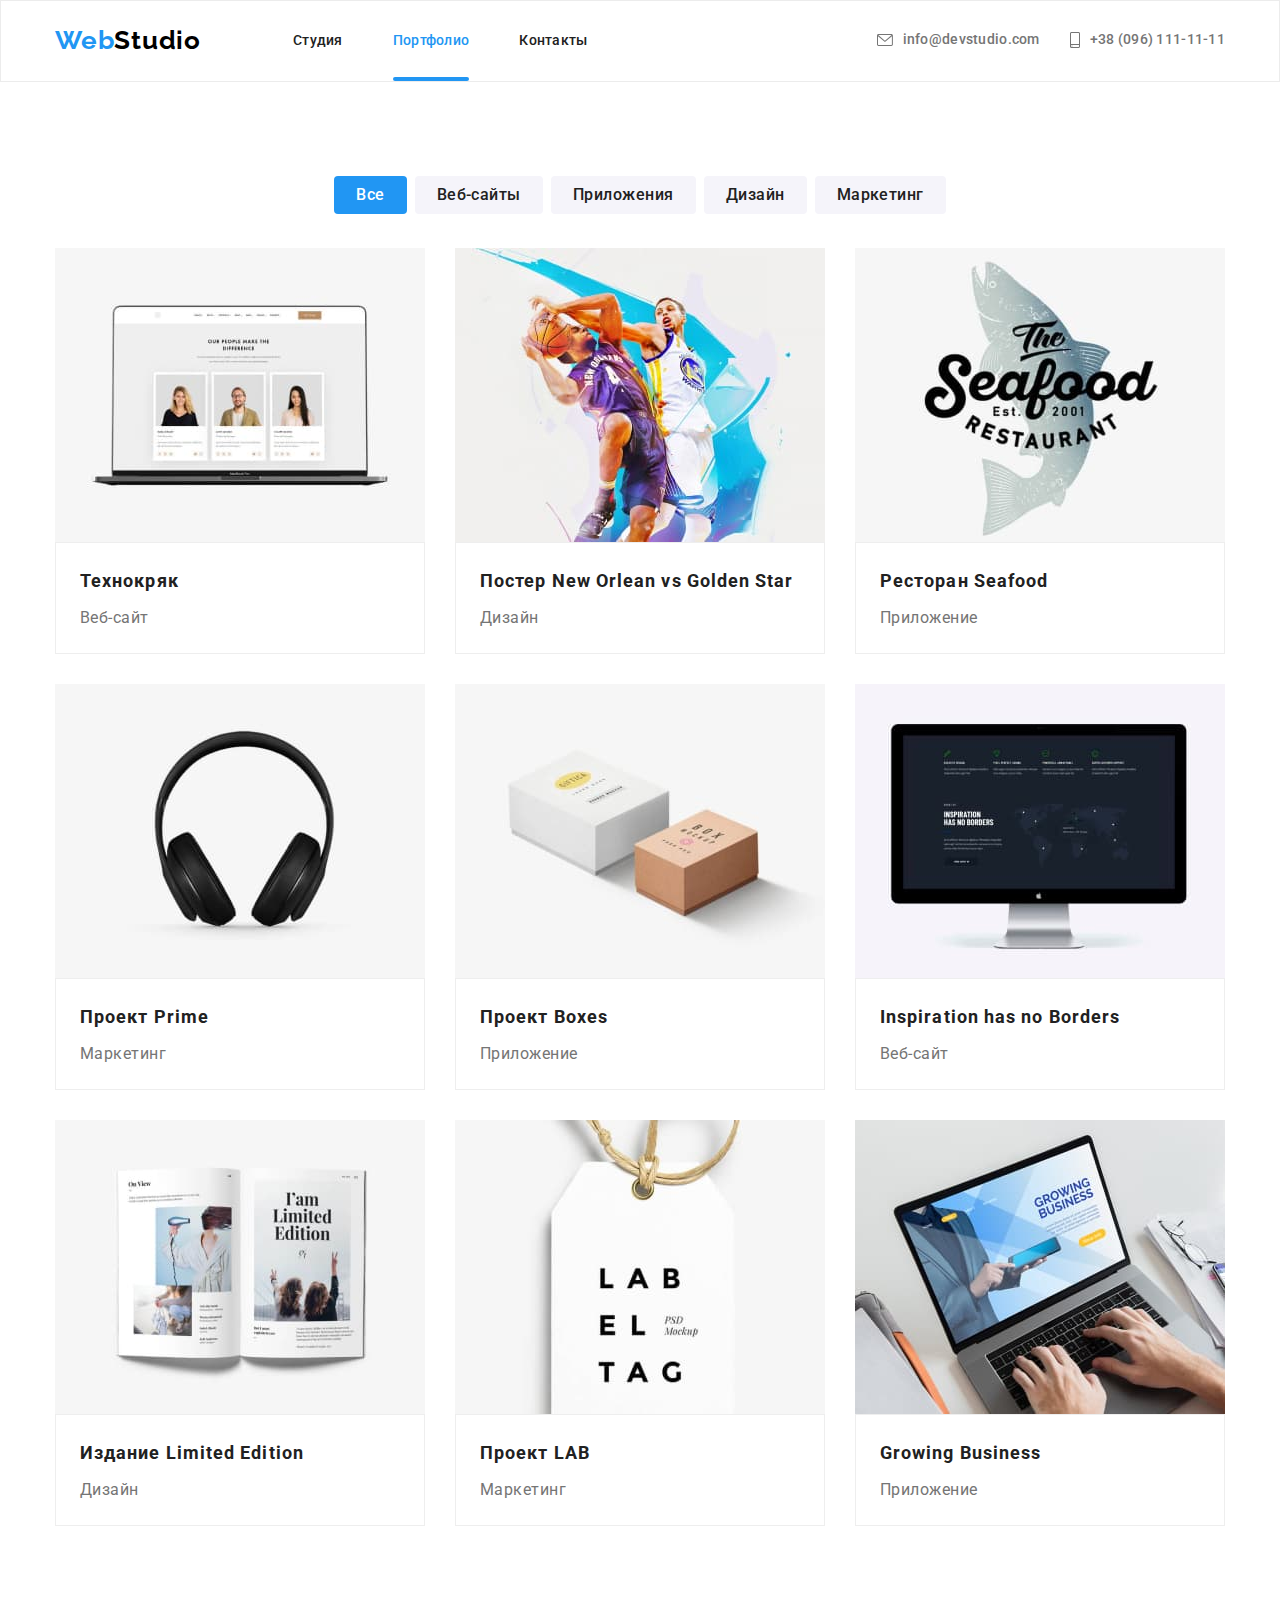
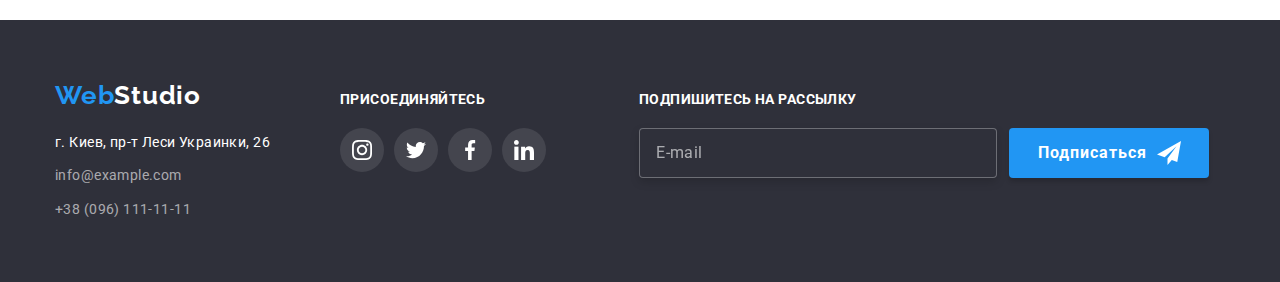
==== portfolio.html @ 2bd58367 "Add files via upload" ====
<!DOCTYPE html>
<html lang="ru">
  <head>
    <meta charset="UTF-8" />
    <meta http-equiv="X-UA-Compatible" content="IE=edge" />
    <meta name="viewport" content="width=device-width, initial-scale=1.0" />
    <title>Портфолио</title>
    <link rel="preconnect" href="https://fonts.gstatic.com" />
    <link
      href="https://fonts.googleapis.com/css2?family=Raleway:wght@700&family=Roboto:wght@400;500;700;900&display=swap"
      rel="stylesheet"
    />
    <link
      rel="stylesheet"
      href="https://cdnjs.cloudflare.com/ajax/libs/modern-normalize/1.1.0/modern-normalize.min.css
"
    />
    <link rel="stylesheet" href="./css/styles.css" />
  </head>
  <body>
    <!--Header-->
    <header class="header">
      <div class="container header-container">
        <nav class="navigation">
          <a class="logo-link" href="./index.html"
            ><span class="logo-web">Web</span
            ><span class="logo-studio">Studio</span></a
          >
          <ul class="site-nav list">
            <li class="nav-item">
              <a class="nav-link link" href="./index.html">Студия</a>
            </li>
            <li class="nav-item">
              <a class="nav-link link current" href="./portfolio.html"
                >Портфолио</a
              >
            </li>
            <li class="nav-item">
              <a class="nav-link link" href="#">Контакты</a>
            </li>
          </ul>
        </nav>

        <ul class="contacts list">
          <li class="contact-header">
            <a class="contact-link" href="mailto:info@devstudio.com">
              <svg class="icon-envelope" width="16" height="12">
                <use href="./images/sprite.svg#icon-envelope"></use>
              </svg>
              info@devstudio.com
            </a>
          </li>
          <li class="contact-header">
            <a class="contact-link" href="tel:+380961111111">
              <svg class="icon-smartphone" width="10" height="16">
                <use href="./images/sprite.svg#icon-smartphone"></use>
              </svg>
              +38 (096) 111-11-11</a
            >
          </li>
        </ul>
      </div>
    </header>

    <!--Main-->
    <main>
      <!--Developments-->
      <section class="development-catalog">
        <div class="container catalog">
          <h2 class="visually-hidden">Наши разработки</h2>
          <ul class="catalog-nav">
            <li class="item">
              <button class="nav-btn current" type="button">Все</button>
            </li>
            <li class="item">
              <button class="nav-btn" type="button">Веб-сайты</button>
            </li>
            <li class="item">
              <button class="nav-btn" type="button">Приложения</button>
            </li>
            <li class="item">
              <button class="nav-btn" type="button">Дизайн</button>
            </li>
            <li class="item">
              <button class="nav-btn" type="button">Маркетинг</button>
            </li>
          </ul>
          <ul class="development list">
            <li class="development-item">
              <a class="development-link" href="#">
                <div class="development-image">
                  <img
                    src="./images/portfolio/technocryk.jpg"
                    alt="изображение веб-сайта на экране"
                    width="370"
                    height="294"
                  />
                  <p class="overlay">
                    Технокряк это современная площадка распространения
                    коронавируса. Компании используют эту платформу для
                    цифрового шпионажа и атак на защищённые сервера конкурентов.
                  </p>
                </div>

                <div class="developments">
                  <h3 class="development-name">Технокряк</h3>
                  <p class="development-section">Веб-сайт</p>
                </div>
              </a>
            </li>
            <li class="development-item">
              <a class="development-link" href="#">
                <div class="development-image">
                  <img
                    src="./images/portfolio/poster.jpg"
                    alt="изображение двух баскетболистов на постере"
                    width="370"
                    height="294"
                  />
                  <p class="overlay">
                    Технокряк это современная площадка распространения
                    коронавируса. Компании используют эту платформу для
                    цифрового шпионажа и атак на защищённые сервера конкурентов.
                  </p>
                </div>

                <div class="developments">
                  <h3 class="development-name">
                    Постер New Orlean vs Golden Star
                  </h3>
                  <p class="development-section">Дизайн</p>
                </div>
              </a>
            </li>
            <li class="development-item">
              <a class="development-link" href="#">
                <div class="development-image">
                  <img
                    src="./images/portfolio/restaurantseafood.jpg"
                    alt="изображение рыбы на фоне логотипа ресторана"
                    width="370"
                    height="294"
                  />
                  <p class="overlay">
                    Технокряк это современная площадка распространения
                    коронавируса. Компании используют эту платформу для
                    цифрового шпионажа и атак на защищённые сервера конкурентов.
                  </p>
                </div>

                <div class="developments">
                  <h3 class="development-name">Ресторан Seafood</h3>
                  <p class="development-section">Приложение</p>
                </div>
              </a>
            </li>
            <li class="development-item">
              <a class="development-link" href="#">
                <div class="development-image">
                  <img
                    src="./images/portfolio/projectprime.jpg"
                    alt="изображение наушников"
                    width="370"
                    height="294"
                  />
                  <p class="overlay">
                    Технокряк это современная площадка распространения
                    коронавируса. Компании используют эту платформу для
                    цифрового шпионажа и атак на защищённые сервера конкурентов.
                  </p>
                </div>

                <div class="developments">
                  <h3 class="development-name">Проект Prime</h3>
                  <p class="development-section">Маркетинг</p>
                </div>
              </a>
            </li>
            <li class="development-item">
              <a class="development-link" href="#">
                <div class="development-image">
                  <img
                    src="./images/portfolio/projectboxes.jpg"
                    alt="избражение две коробки"
                    width="370"
                    height="294"
                  />
                  <p class="overlay">
                    Технокряк это современная площадка распространения
                    коронавируса. Компании используют эту платформу для
                    цифрового шпионажа и атак на защищённые сервера конкурентов.
                  </p>
                </div>

                <div class="developments">
                  <h3 class="development-name">Проект Boxes</h3>
                  <p class="development-section">Приложение</p>
                </div>
              </a>
            </li>
            <li class="development-item">
              <a class="development-link" href="#">
                <div class="development-image">
                  <img
                    src="./images/portfolio/inspirationhasnoborders.jpg"
                    alt="изображение веб-сайта на экране"
                    width="370"
                    height="294"
                  />
                  <p class="overlay">
                    Технокряк это современная площадка распространения
                    коронавируса. Компании используют эту платформу для
                    цифрового шпионажа и атак на защищённые сервера конкурентов.
                  </p>
                </div>

                <div class="developments">
                  <h3 class="development-name" lang="en">
                    Inspiration has no Borders
                  </h3>
                  <p class="development-section">Веб-сайт</p>
                </div>
              </a>
            </li>
            <li class="development-item">
              <a class="development-link" href="#">
                <div class="development-image">
                  <img
                    src="./images/portfolio/editionlimitededition.jpg"
                    alt="открытый журнал"
                    width="370"
                    height="294"
                  />
                  <p class="overlay">
                    Технокряк это современная площадка распространения
                    коронавируса. Компании используют эту платформу для
                    цифрового шпионажа и атак на защищённые сервера конкурентов.
                  </p>
                </div>

                <div class="developments">
                  <h3 class="development-name">Издание Limited Edition</h3>
                  <p class="development-section">Дизайн</p>
                </div>
              </a>
            </li>
            <li class="development-item">
              <a class="development-link" href="#">
                <div class="development-image">
                  <img
                    src="./images/portfolio/projectlab.jpg"
                    alt="изображение бирка"
                    width="370"
                    height="294"
                  />
                  <p class="overlay">
                    Технокряк это современная площадка распространения
                    коронавируса. Компании используют эту платформу для
                    цифрового шпионажа и атак на защищённые сервера конкурентов.
                  </p>
                </div>

                <div class="developments">
                  <h3 class="development-name">Проект LAB</h3>
                  <p class="development-section">Маркетинг</p>
                </div>
              </a>
            </li>
            <li class="development-item">
              <a class="development-link" href="#">
                <div class="development-image">
                  <img
                    src="./images/portfolio/growingbusiness.jpg"
                    alt="изображение веб-сайта на экране"
                    width="370"
                    height="294"
                  />
                  <p class="overlay">
                    Технокряк это современная площадка распространения
                    коронавируса. Компании используют эту платформу для
                    цифрового шпионажа и атак на защищённые сервера конкурентов.
                  </p>
                </div>

                <div class="developments">
                  <h3 class="development-name" lang="en">Growing Business</h3>
                  <p class="development-section">Приложение</p>
                </div>
              </a>
            </li>
          </ul>
        </div>
      </section>

      <!--Footer-->
      <footer class="contacts-company">
        <div class="container footer-container">
          <div class="contacts-footer">
            <a class="logo-link footer-logo" href="./index.html"
              ><span class="logo-web">Web</span
              ><span class="studio-logo">Studio</span></a
            >
            <address class="address-company">
              г. Киев, пр-т Леси Украинки, 26
            </address>
            <ul class="contacts list address">
              <li class="company-link-mail">
                <a class="company-link" href="mailto:info@example.com"
                  >info@example.com</a
                >
              </li>
              <li>
                <a class="company-link" href="tel:+380961111111">
                  +38 (096) 111-11-11</a
                >
              </li>
            </ul>
          </div>

          <div class="links-footer">
            <p class="join">присоединяйтесь</p>
            <ul class="footer-list list">
              <li class="footer-link-item">
                <a href="#" class="link-item">
                  <svg class="footer-icon">
                    <use href="./images/sprite.svg#icon-instagram"></use>
                  </svg>
                </a>
              </li>
              <li class="footer-link-item">
                <a href="#" class="link-item">
                  <svg class="footer-icon">
                    <use href="./images/sprite.svg#icon-twitter"></use>
                  </svg>
                </a>
              </li>
              <li class="footer-link-item">
                <a href="#" class="link-item">
                  <svg class="footer-icon">
                    <use href="./images/sprite.svg#icon-facebook"></use>
                  </svg>
                </a>
              </li>
              <li class="footer-link-item">
                <a href="#" class="link-item">
                  <svg class="footer-icon">
                    <use href="./images/sprite.svg#icon-linkedin"></use>
                  </svg>
                </a>
              </li>
            </ul>
          </div>
          <div class="subscribe-to-newsletter">
            <p class="footer-form-text">Подпишитесь на рассылку</p>
            <form action="#" class="footer-form">
              <label>
                <input
                  type="email"
                  class="form-email"
                  name="footer-email"
                  placeholder="E-mail"
                  title="your@mail.com"
                  required
                />
              </label>
              <button type="submit" class="footer-btn">
                Подписаться
                <svg class="footer-icon-btn" width="24" height="24">
                  <use href="./images/sprite.svg#icon-icon-send"></use>
                </svg>
              </button>
            </form>
          </div>
        </div>
      </footer>
    </main>
  </body>
</html>
---- css/styles.css ----
:root {
  --main-font: "Roboto", sans-serif;
  --secondary-font: "Raleway", sans-serif;
  --accent-color: #2196f3;
  --main-color: #212121;
  --secondary-color: #757575;
}

h1,
h2,
h3,
h4,
h5,
h6,
p {
  margin-top: 0;
  margin-bottom: 0;
}

ul,
ol {
  margin-top: 0;
  margin-bottom: 0;
  padding-left: 0;
}

img {
  display: block;
}

body {
  font-family: var(--main-font);
  font-weight: 400;
  color: var(--main-color);
}

.link,
.contact-link,
.logo-link {
  text-decoration: none;
}

.list {
  list-style: none;
  padding: 0;
  margin: 0;
}

.container {
  width: 1200px;
  padding-left: 15px;
  padding-right: 15px;
  margin-left: auto;
  margin-right: auto;
}

.visually-hidden {
  position: absolute !important;
  clip: rect(1px 1px 1px 1px); /* IE6, IE7 */
  clip: rect(1px, 1px, 1px, 1px);
  padding: 0 !important;
  border: 0 !important;
  height: 1px !important;
  width: 1px !important;
  overflow: hidden;
}

/* ========== HEADER ============*/

.header {
  background: #ffffff;
  padding-top: 24px;
  padding-bottom: 25px;
  border: 1px solid #ececec;
}

.header-container {
  display: flex;
  align-items: center;
  justify-content: space-between;
}

.navigation {
  display: flex;
  align-items: center;
}

.site-nav {
  display: flex;
  align-items: center;
}

.contacts {
  display: flex;
  align-items: center;
}

.logo-link {
  margin-right: 92px;
}

.nav-item:not(:last-child) {
  margin-right: 50px;
}

.logo-web {
  color: var(--accent-color);
  font-family: var(--secondary-font);
  font-weight: 700;
  font-size: 26px;
  line-height: 1.19;
  letter-spacing: 0.03em;
}

.logo-studio {
  color: #000000;
  font-family: var(--secondary-font);
  font-weight: 700;
  font-size: 26px;
  line-height: 1.19;
  letter-spacing: 0.03em;
}

.nav-link {
  position: relative;
  font-weight: 500;
  font-size: 14px;
  line-height: 1.14;
  letter-spacing: 0.02em;
  color: var(--main-color);
  transition-duration: 250ms;
  transition-timing-function: cubic-bezier(0.4, 0, 0.2, 1);
}

.nav-link:hover,
.nav-link:focus {
  color: var(--accent-color);
}
.nav-link.current {
  color: var(--accent-color);
}

.nav-link.current::after {
  position: absolute;
  content: "";
  width: 100%;
  height: 4px;
  border-radius: 2px;
  background-color: var(--accent-color);
  display: block;
  bottom: -33px;
}

.contact-link {
  display: flex;
  align-items: center;
  font-weight: 500;
  font-size: 14px;
  line-height: 1.14;
  letter-spacing: 0.02em;
  color: var(--secondary-color);
  transition-duration: 250ms;
  transition-timing-function: cubic-bezier(0.4, 0, 0.2, 1);
}

.contact-link:hover,
.contact-link:focus {
  color: var(--accent-color);
}

.contact-header {
  margin-right: 30px;
}

.contact-header:last-child {
  margin-right: 0;
}

.icon-envelope {
  margin-right: 10px;
  fill: currentColor;
}

.icon-smartphone {
  margin-right: 10px;
  fill: currentColor;
}

/* ============ END HEADER ===============*/

/* ============ HERO SECTION ============ */
.hero {
  background-image: linear-gradient(
      rgba(47, 48, 58, 0.4),
      rgba(47, 48, 58, 0.4)
    ),
    url("../images/hero/bg.jpg");
  background-size: 1600px;
  background-repeat: no-repeat;
  background-position: center;
  text-align: center;
}

.hero-page {
  padding-bottom: 200px;
  padding-top: 200px;
}

.hero-title {
  font-weight: 900;
  font-size: 44px;
  line-height: 1.36;
  letter-spacing: 0.06em;
  text-transform: uppercase;
  color: #ffffff;
  margin-bottom: 30px;
}

.modal-btn {
  font-family: inherit;
  background: var(--accent-color);
  font-weight: 700;
  font-size: 16px;
  line-height: 1.87;
  display: flex;
  align-items: center;
  letter-spacing: 0.06em;
  color: #ffffff;
  cursor: pointer;
  border-radius: 4px;
  border: none;
  padding: 10px 32px;
  text-align: center;
  margin-left: auto;
  margin-right: auto;
  transition-duration: 250ms;
  transition-timing-function: cubic-bezier(0.4, 0, 0.2, 1);
}

.modal-btn:hover,
.modal-btn:focus {
  background: #188ce8;
}

/* ============== END HERO SECTION============== */

/* ============== FEATURES =============== */
.features {
  background: #ffffff;
}

.features-container {
  display: flex;
  align-items: center;
}

.feature-list {
  list-style: none;
  display: flex;
  align-items: center;
  justify-content: space-between;
  padding-top: 94px;
  padding-bottom: 94px;
}

.feature-item {
  margin-right: 30px;
}

.feature-item:last-child {
  margin-right: 0;
}

.title {
  font-weight: 700;
  font-size: 14px;
  line-height: 1.14;
  letter-spacing: 0.03em;
  text-transform: uppercase;
  color: var(--main-color);
  margin-top: 0;
  margin-bottom: 10px;
}

.feature-text {
  font-size: 14px;
  line-height: 1.71;
  letter-spacing: 0.03em;
  color: var(--secondary-color);
  margin-top: 0;
}

.features-icon {
  display: flex;
  justify-content: center;
  align-items: center;
  width: 270px;
  height: 120px;
  background: #f5f4fa;
  border-radius: 4px;
  margin-bottom: 30px;
}

.icon-item {
  width: 70px;
  height: 70px;
}

/* ============ END FEATURES ===============  */

/* ============ PROJECTS COMPANY ============ */
.projects {
  background: #ffffff;
}

.project-container {
  padding-bottom: 94px;
}
.project-title {
  font-weight: 700;
  font-size: 36px;
  line-height: 1.16;
  text-align: center;
  letter-spacing: 0.03em;
  color: var(--main-color);
  margin-top: 0;
  margin-bottom: 50px;
}

.project.list {
  display: flex;
  align-items: center;
  justify-content: space-between;
}

.project-item {
  width: 370px;
  height: 294px;
  margin-right: 30px;
}

.project-item:last-child {
  margin-right: 0;
}

.project-foto {
  position: relative;
}

.project-overlay {
  position: absolute;
  bottom: 0;
  left: 0;
  width: 100%;
  height: 70px;
  background: rgba(47, 48, 58, 0.8);
  font-weight: 700;
  font-size: 14px;
  line-height: 1.14;
  text-align: center;
  letter-spacing: 0.03em;
  text-transform: uppercase;
  color: #ffffff;
  padding-top: 27px;
}

/* ============ END PROJECTS COMPANY ============== */

/* ============ TEAM COMPANY =============  */

.team-company {
  background: #f5f4fa;
}
.people {
  padding-top: 94px;
  padding-bottom: 94px;
}

.section-title {
  font-weight: 700;
  font-size: 36px;
  line-height: 1.16;
  text-align: center;
  letter-spacing: 0.03em;
  color: var(--main-color);
  margin-bottom: 50px;
}

.team {
  display: flex;
  align-items: center;
  justify-content: space-between;
}

.team-item {
  width: 270px;
  height: 428px;
  margin-right: 30px;
  background: #ffffff;
  box-shadow: 0px 1px 3px rgba(0, 0, 0, 0.12), 0px 1px 1px rgba(0, 0, 0, 0.14),
    0px 2px 1px rgba(0, 0, 0, 0.2);
  border-radius: 0px 0px 4px 4px;
}

.team-item:last-child {
  margin-right: 0;
}

.person {
  padding-top: 30px;
  padding-bottom: 30px;
  padding-left: 32px;
  padding-right: 32px;
}

.team-title {
  font-weight: 500;
  font-size: 16px;
  line-height: 1.18;
  letter-spacing: 0.03em;
  color: var(--main-color);
  text-align: center;
}

.position {
  font-size: 16px;
  line-height: 1.18;
  letter-spacing: 0.03em;
  color: var(--secondary-color);
  text-align: center;
  margin-top: 10px;
  margin-bottom: 16px;
}

.social-list {
  display: flex;
  justify-content: space-between;
  align-items: center;
}

.social-list-link {
  display: flex;
  align-items: center;
  justify-content: center;
  width: 44px;
  height: 44px;
  border-radius: 50%;
  background-color: #ffffff;
  fill: #afb1b8;
  transition-duration: 250ms;
  transition-timing-function: cubic-bezier(0.4, 0, 0.2, 1);
}
.social-list-link:hover,
.social-list-link:focus {
  background: var(--accent-color);
  fill: #ffffff;
}

.social-link-icon {
  width: 20px;
  height: 20px;
}

/* =========== END TEAM COMPANY ================ */

/*=============== CLIENTS COMPANY ==============*/

.clients-company {
  background: #ffffff;
}

.client-container {
  padding-top: 94px;
  padding-bottom: 94px;
}

.client-title {
  font-weight: 700;
  font-size: 36px;
  line-height: 1.16;
  text-align: center;
  letter-spacing: 0.03em;
  color: var(--main-color);
  margin-bottom: 50px;
}
.clients {
  display: flex;
  align-items: center;
  justify-content: space-between;
}

.client-item {
  display: flex;
  align-items: center;
  justify-content: space-between;
}

.client-item:last-child {
  margin-right: 0;
}

.client-link {
  display: flex;
  align-items: center;
  justify-content: center;
  border: 1px solid #afb1b8;
  border-radius: 4px;
  width: 172px;
  height: 94px;
  fill: #afb1b8;
  transition-duration: 250ms;
  transition-timing-function: cubic-bezier(0.4, 0, 0.2, 1);
}

.client-link:hover,
.client-link:focus {
  fill: var(--accent-color);
}

.client-link:hover,
.client-link:focus {
  border: 1px solid var(--accent-color);
}

/* ===============END CLIENTS COMPANY ==============*/

/* =============== FOOTER ================== */

.contacts-company {
  background: #2f303a;
}

.footer-container {
  display: flex;
  align-items: baseline;

  padding-top: 60px;
  padding-bottom: 60px;
}

.contacts-footer {
  display: block;
  margin-right: 70px;
}

.footer-logo {
  display: inline-block;
  margin-right: 0px;
}

.studio-logo {
  font-family: var(--secondary-font);
  font-weight: 700;
  font-size: 26px;
  line-height: 1.19;
  letter-spacing: 0.03em;
  color: #ffffff;
}

.address-company {
  color: #ffffff;
  font-style: normal;
  font-size: 14px;
  line-height: 1.71;
  letter-spacing: 0.03em;
  margin-top: 20px;
}

.address {
  display: inline-block;
}

.company-link {
  font-size: 14px;
  line-height: 1.71;
  letter-spacing: 0.03em;
  color: rgba(255, 255, 255, 0.6);
  display: inline-block;
  transition-duration: 250ms;
  transition-timing-function: cubic-bezier(0.4, 0, 0.2, 1);
}

.company-link-mail {
  margin-top: 10px;
  margin-bottom: 10px;
}

.company-link:hover,
.company-link:focus {
  color: var(--accent-color);
}

.company-link {
  text-decoration: none;
}

.join {
  font-weight: 700;
  font-size: 14px;
  line-height: 1.14;
  letter-spacing: 0.03em;
  text-transform: uppercase;
  color: #ffffff;

  margin-bottom: 20px;
}

.footer-list {
  display: flex;
  align-items: center;
  justify-content: center;
}

.footer-link-item {
  display: flex;
  align-items: center;
  justify-content: center;
  margin-right: 10px;
}

.footer-link-item:last-child {
  margin-right: 0;
}

.link-item:hover,
.link-item:focus {
  background: var(--accent-color);
}
.link-item {
  display: flex;
  align-items: center;
  justify-content: center;
  width: 44px;
  height: 44px;
  border-radius: 50%;
  background-color: rgba(255, 255, 255, 0.1);
  fill: #ffffff;
}

.footer-icon {
  width: 20px;
  height: 20px;
}

.subscribe-to-newsletter {
  margin-left: 93px;
}

.footer-form {
  display: flex;
  align-items: center;
}

.footer-form-text {
  font-weight: bold;
  font-size: 14px;
  line-height: 1.14;
  letter-spacing: 0.03em;
  text-transform: uppercase;
  color: #ffffff;
  margin-bottom: 20px;
}

.form-email {
  width: 358px;
  margin-right: 12px;
  padding-top: 15px;
  padding-bottom: 15px;
  padding-left: 16px;
  color: #ffffff;
  background-color: #2f303a;
  border: 1px solid rgba(255, 255, 255, 0.3);
  filter: drop-shadow(0px 4px 4px rgba(0, 0, 0, 0.15));
  border-radius: 4px;
}

.form-email::placeholder {
  font-weight: 400;
  font-size: 16px;
  line-height: 1.25;
  letter-spacing: 0.03em;
  color: rgba(255, 255, 255, 0.6);
}

.footer-btn {
  position: relative;
  width: 200px;
  height: 50px;
  padding-top: 10px;
  padding-bottom: 10px;
  padding-right: 62px;
  padding-left: 29px;
  font-family: inherit;
  background: var(--accent-color);
  font-weight: 700;
  font-size: 16px;
  line-height: 1.87;
  letter-spacing: 0.06em;
  color: #ffffff;
  box-shadow: 0px 4px 4px rgba(0, 0, 0, 0.15);
  border-radius: 4px;
  border: none;
  cursor: pointer;
  transition-duration: 250ms;
  transition-timing-function: cubic-bezier(0.4, 0, 0.2, 1);
}

.footer-btn:hover,
.footer-btn:focus {
  background: #188ce8;
}

.footer-icon-btn {
  position: absolute;
  top: 13px;
  right: 28px;
}

/* =========== END FOOTER ============ */

/* =========== BACKDROP ==============*/

.backdrop {
  position: fixed;
  top: 0;
  left: 0;
  width: 100vw;
  height: 100vh;
  background: rgba(0, 0, 0, 0.2);
  opacity: 1;
  transition: opacity 250ms cubic-bezier(0.4, 0, 0.2, 1),
    visibility 250ms cubic-bezier(0.4, 0, 0.2, 1);
}

.backdrop.is-hidden {
  opacity: 0;
  pointer-events: none;
}
.modal {
  position: absolute;
  top: 50%;
  left: 50%;
  min-width: 528px;
  min-height: 581px;
  background-color: #ffffff;
  transform: translate(-50%, -50%);
  padding: 40px;
}

.close {
  position: absolute;
  top: 8px;
  right: 8px;
  width: 30px;
  height: 30px;
  background-color: #ffffff;
  border-radius: 50%;
  border: 1px solid rgba(0, 0, 0, 0.1);
  padding: 0;
  cursor: pointer;
}

.close-modal {
  position: absolute;
  top: 50%;
  left: 50%;
  transform: translate(-50%, -50%);
  transition-duration: 250ms;
  transition-timing-function: cubic-bezier(0.4, 0, 0.2, 1);
}

.close-modal:hover,
.close-modal:focus {
  fill: var(--accent-color);
}

/* ============ MODAL FORM ============ */

.modal-form {
  display: flex;
  flex-direction: column;
}

.modal-form-head {
  font-weight: 700;
  font-size: 20px;
  line-height: 1.15;
  text-align: center;
  letter-spacing: 0.03em;
  color: #212121;
  margin-bottom: 12px;
}

.modal-form-field {
  font-weight: 400;
  font-size: 12px;
  line-height: 1.16;
  letter-spacing: 0.01em;
  color: #757575;
  margin-bottom: 10px;
}

.modal-form-input-wrapper {
  position: relative;
  display: block;
  margin-top: 4px;
}

.modal-form-input {
  width: 100%;
  height: 40px;
  border: 1px solid rgba(33, 33, 33, 0.2);
  border-radius: 4px;
  padding-left: 42px;
  transition: border-color 250ms cubic-bezier(0.4, 0, 0.2, 1);
}
.modal-form-input:focus {
  outline: none;
  border-color: var(--accent-color);
}
.modal-form-icon {
  position: absolute;
  top: 50%;
  left: 12px;
  transform: translateY(-50%);
  display: block;
  width: 18px;
  height: 18px;
  fill: #212121;
  transition: fill 250ms cubic-bezier(0.4, 0, 0.2, 1);
}
.modal-form-input:focus + .modal-form-icon {
  fill: var(--accent-color);
}

.modal-form-message {
  width: 100%;
  height: 120px;
  margin-top: 4px;
  color: #000000;
  border: 1px solid rgba(33, 33, 33, 0.2);
  border-radius: 4px;
  padding: 12px 16px;
  resize: none;
  transition: border-color 250ms cubic-bezier(0.4, 0, 0.2, 1);
}

.modal-form-message::placeholder {
  color: rgba(117, 117, 117, 0.5);
}

.modal-form-message:focus {
  outline: none;
  border-color: var(--accent-color);
}

.modal-form-checkbox-label::before {
  display: block;
  content: "";
  width: 16px;
  height: 15px;
  border: 1px solid #212121;
  border-radius: 2px;
  cursor: pointer;
  margin-right: 8px;
}

.modal-form-checkbox:checked + .modal-form-checkbox-label::before {
  background-image: url("../images/vector.svg");
  background-color: var(--accent-color);
  background-repeat: no-repeat;
  background-size: contain;
  border: none;
  border-radius: 2px;
  background-position: center;
}

.modal-form-checkbox:focus + .modal-form-checkbox-label::before {
  outline: 1px solid #212121;
}

.modal-form-checkbox-label {
  display: flex;
  align-items: center;
  justify-content: center;
  font-size: 14px;
  line-height: 1.71;
  letter-spacing: 0.03em;
  color: #757575;
  margin-bottom: 30px;
  margin-left: 14px;
}

.modal-form-label-link {
  color: var(--accent-color);
}

.modal-form-button {
  font-family: inherit;
  background: var(--accent-color);
  font-weight: 700;
  font-size: 16px;
  line-height: 1.87;
  display: flex;
  align-items: center;
  letter-spacing: 0.06em;
  color: #ffffff;
  cursor: pointer;
  border-radius: 4px;
  border: none;
  padding: 10px 56px;
  text-align: center;
  margin-left: auto;
  margin-right: auto;
  transition-duration: 250ms;
  transition-timing-function: cubic-bezier(0.4, 0, 0.2, 1);
}

.modal-form-button:hover,
.modal-form-button:focus {
  background: #188ce8;
}

/* =========== PORTFOLIO ============= */

.development-catalog {
  background: #ffffff;
}

.catalog {
  padding-top: 94px;
  padding-bottom: 94px;
}
.catalog-nav {
  list-style: none;
  display: flex;
  align-items: center;
  justify-content: center;
  margin-bottom: 34px;
}

.item {
  margin-right: 8px;
}

.item:last-child {
  margin-right: 0px;
}
.nav-btn {
  font-family: inherit;
  background: #f5f4fa;
  font-weight: 500;
  font-size: 16px;
  line-height: 1.62;
  text-align: center;
  letter-spacing: 0.03em;
  color: #212121;
  border-radius: 4px;
  cursor: pointer;
  border: none;
  padding: 6px 22px;
  transition-duration: 250ms;
  transition-timing-function: cubic-bezier(0.4, 0, 0.2, 1);
}
.nav-btn:hover,
.nav-btn:focus {
  background-color: var(--accent-color);
  color: #ffffff;
  box-shadow: 0px 3px 1px rgba(0, 0, 0, 0.1), 0px 1px 2px rgba(0, 0, 0, 0.08),
    0px 2px 2px rgba(0, 0, 0, 0.12);
  border-radius: 4px;
}

.nav-btn.current {
  background-color: var(--accent-color);
  color: #ffffff;
}

.development {
  display: flex;
  flex-wrap: wrap;
  margin-top: -30px;
  margin-left: -30px;
}

.development-item {
  margin-top: 30px;
  margin-left: 30px;
  transition-duration: 250ms;
  transition-timing-function: cubic-bezier(0.4, 0, 0.2, 1);
}
.development-item:hover {
  box-shadow: 0px 1px 1px rgba(0, 0, 0, 0.12), 0px 4px 4px rgba(0, 0, 0, 0.06),
    1px 4px 6px rgba(0, 0, 0, 0.16);
}

.development-link:hover .overlay,
.development-link:focus .overlay {
  transform: translateY(0%);
}

.development-link {
  text-decoration: none;
  display: block;
}

.development-image {
  position: relative;
  overflow: hidden;
}

.overlay {
  position: absolute;
  top: 0;
  left: 0;
  width: 100%;
  height: 100%;
  background: rgba(33, 150, 243, 0.9);
  color: #ffffff;
  overflow: auto;
  font-weight: 400;
  font-size: 18px;
  line-height: 1.55;
  letter-spacing: 0.03em;
  padding: 63px 24px;
  transform: translateY(100%);
  transition-duration: 250ms;
  transition-timing-function: cubic-bezier(0.4, 0, 0.2, 1);
}

.developments {
  padding-top: 20px;
  padding-bottom: 20px;
  padding-left: 24px;
  padding-right: 24px;
  border: 1px solid #eeeeee;
}

.development-name {
  font-weight: 700;
  font-size: 18px;
  line-height: 2;
  letter-spacing: 0.06em;
  color: var(--main-color);
  margin-bottom: 4px;
}

.development-section {
  font-size: 16px;
  line-height: 1.87;
  letter-spacing: 0.03em;
  color: var(--secondary-color);
}
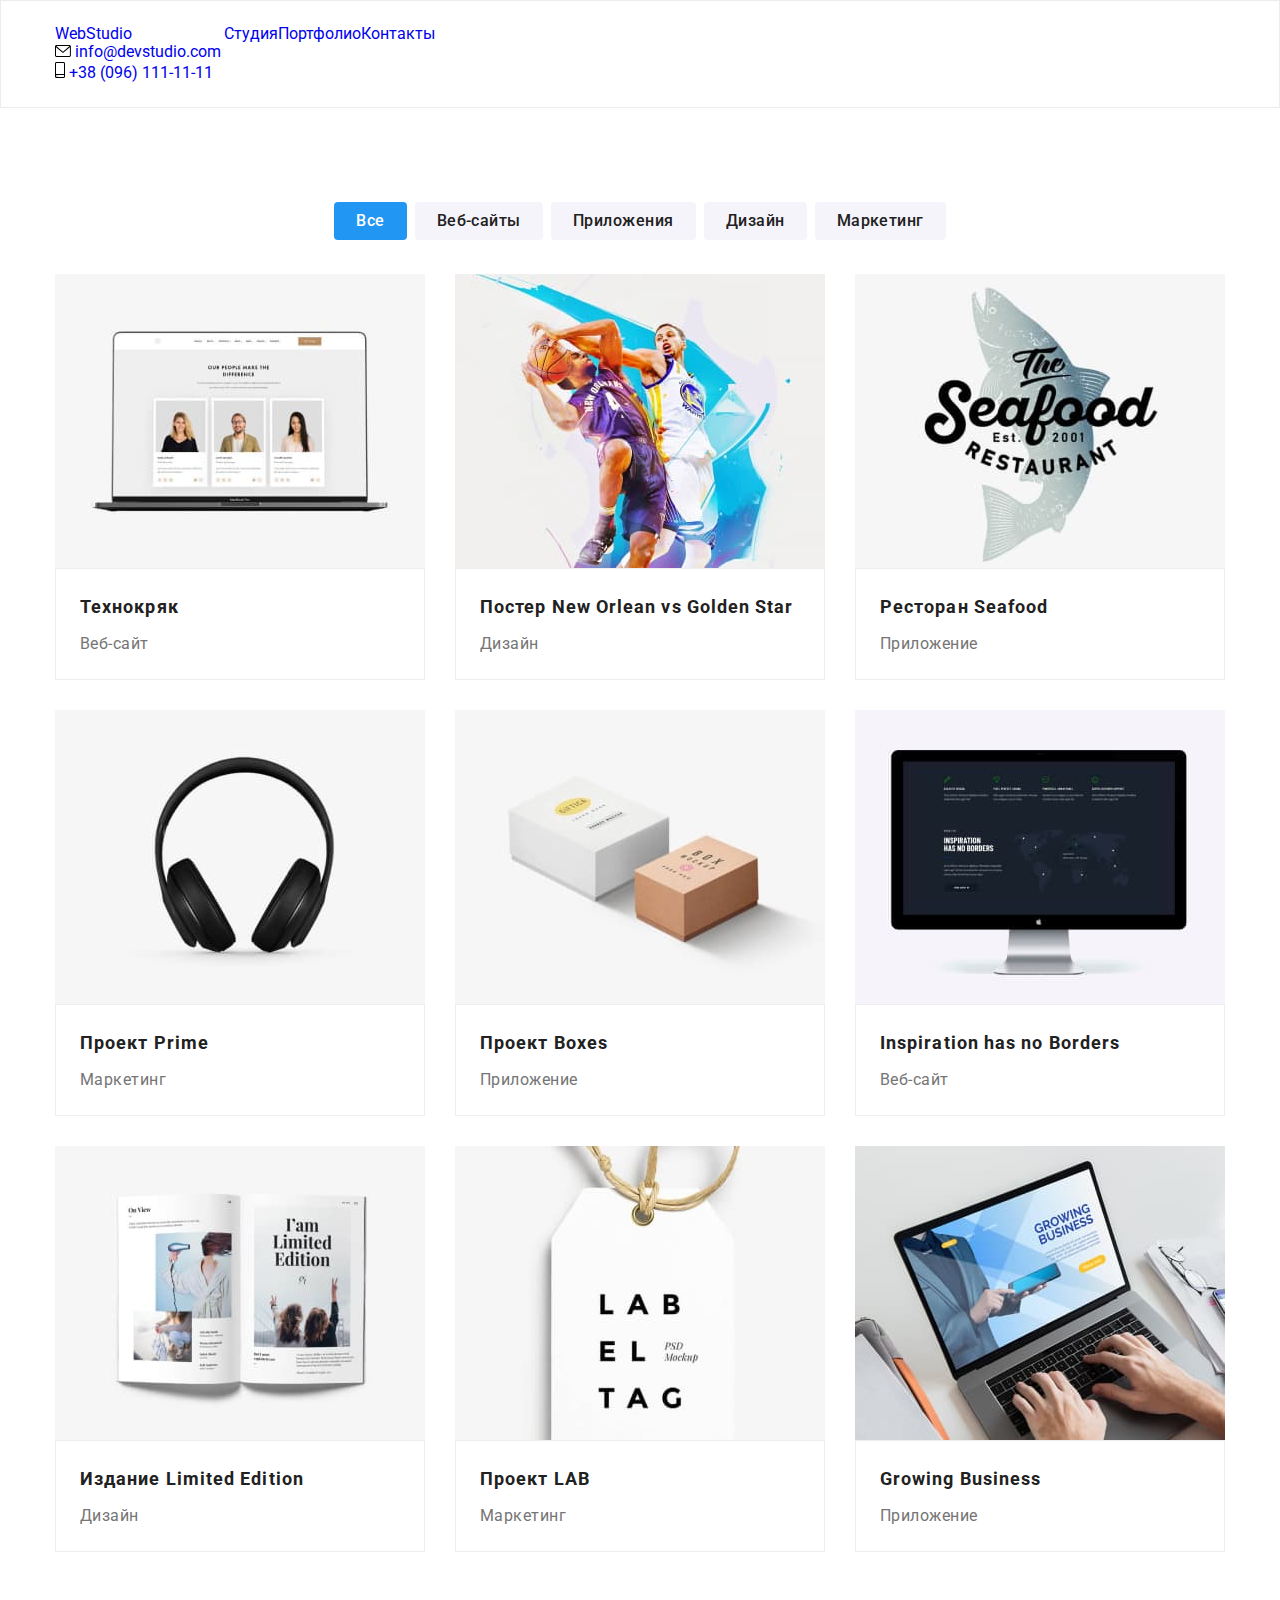
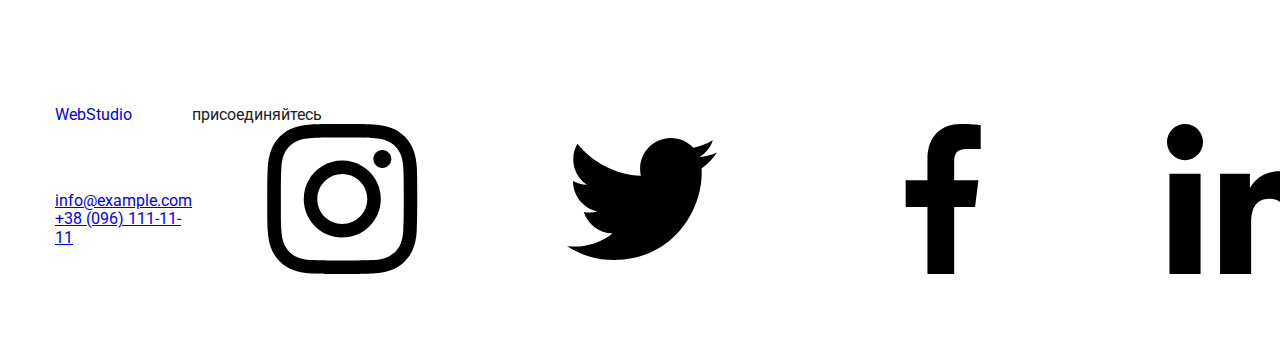
==== commit c10349e7: "vypolnil dz" ====
--- a/portfolio.html
+++ b/portfolio.html
@@ -15,7 +15,7 @@
       href="https://cdnjs.cloudflare.com/ajax/libs/modern-normalize/1.1.0/modern-normalize.min.css
 "
     />
-    <link rel="stylesheet" href="./css/styles.css" />
+    <link rel="stylesheet" href="./css/main.min.css" />
   </head>
   <body>
     <!--Header-->
@@ -65,226 +65,228 @@
     <!--Main-->
     <main>
       <!--Developments-->
-      <section class="development-catalog">
-        <div class="container catalog">
+      <section class="developments-section">
+        <div class="developments-container container">
           <h2 class="visually-hidden">Наши разработки</h2>
           <ul class="catalog-nav">
-            <li class="item">
-              <button class="nav-btn current" type="button">Все</button>
-            </li>
-            <li class="item">
-              <button class="nav-btn" type="button">Веб-сайты</button>
-            </li>
-            <li class="item">
-              <button class="nav-btn" type="button">Приложения</button>
-            </li>
-            <li class="item">
-              <button class="nav-btn" type="button">Дизайн</button>
-            </li>
-            <li class="item">
-              <button class="nav-btn" type="button">Маркетинг</button>
+            <li class="catalog-nav__item">
+              <button class="catalog-nav__btn current" type="button">
+                Все
+              </button>
+            </li>
+            <li class="catalog-nav__item">
+              <button class="catalog-nav__btn" type="button">Веб-сайты</button>
+            </li>
+            <li class="catalog-nav__item">
+              <button class="catalog-nav__btn" type="button">Приложения</button>
+            </li>
+            <li class="catalog-nav__item">
+              <button class="catalog-nav__btn" type="button">Дизайн</button>
+            </li>
+            <li class="catalog-nav__item">
+              <button class="catalog-nav__btn" type="button">Маркетинг</button>
             </li>
           </ul>
           <ul class="development list">
-            <li class="development-item">
-              <a class="development-link" href="#">
-                <div class="development-image">
+            <li class="development__item">
+              <a class="development__link" href="#">
+                <div class="development__image">
                   <img
                     src="./images/portfolio/technocryk.jpg"
                     alt="изображение веб-сайта на экране"
                     width="370"
                     height="294"
                   />
-                  <p class="overlay">
-                    Технокряк это современная площадка распространения
-                    коронавируса. Компании используют эту платформу для
-                    цифрового шпионажа и атак на защищённые сервера конкурентов.
-                  </p>
-                </div>
-
-                <div class="developments">
-                  <h3 class="development-name">Технокряк</h3>
-                  <p class="development-section">Веб-сайт</p>
-                </div>
-              </a>
-            </li>
-            <li class="development-item">
-              <a class="development-link" href="#">
-                <div class="development-image">
+                  <p class="development__overlay">
+                    Технокряк это современная площадка распространения
+                    коронавируса. Компании используют эту платформу для
+                    цифрового шпионажа и атак на защищённые сервера конкурентов.
+                  </p>
+                </div>
+
+                <div class="development__description">
+                  <h3 class="development__name">Технокряк</h3>
+                  <p class="development__section-app">Веб-сайт</p>
+                </div>
+              </a>
+            </li>
+            <li class="development__item">
+              <a class="development__link" href="#">
+                <div class="development__image">
                   <img
                     src="./images/portfolio/poster.jpg"
                     alt="изображение двух баскетболистов на постере"
                     width="370"
                     height="294"
                   />
-                  <p class="overlay">
-                    Технокряк это современная площадка распространения
-                    коронавируса. Компании используют эту платформу для
-                    цифрового шпионажа и атак на защищённые сервера конкурентов.
-                  </p>
-                </div>
-
-                <div class="developments">
-                  <h3 class="development-name">
+                  <p class="development__overlay">
+                    Технокряк это современная площадка распространения
+                    коронавируса. Компании используют эту платформу для
+                    цифрового шпионажа и атак на защищённые сервера конкурентов.
+                  </p>
+                </div>
+
+                <div class="development__description">
+                  <h3 class="development__name">
                     Постер New Orlean vs Golden Star
                   </h3>
-                  <p class="development-section">Дизайн</p>
-                </div>
-              </a>
-            </li>
-            <li class="development-item">
-              <a class="development-link" href="#">
-                <div class="development-image">
+                  <p class="development__section-app">Дизайн</p>
+                </div>
+              </a>
+            </li>
+            <li class="development__item">
+              <a class="development__link" href="#">
+                <div class="development__image">
                   <img
                     src="./images/portfolio/restaurantseafood.jpg"
                     alt="изображение рыбы на фоне логотипа ресторана"
                     width="370"
                     height="294"
                   />
-                  <p class="overlay">
-                    Технокряк это современная площадка распространения
-                    коронавируса. Компании используют эту платформу для
-                    цифрового шпионажа и атак на защищённые сервера конкурентов.
-                  </p>
-                </div>
-
-                <div class="developments">
-                  <h3 class="development-name">Ресторан Seafood</h3>
-                  <p class="development-section">Приложение</p>
-                </div>
-              </a>
-            </li>
-            <li class="development-item">
-              <a class="development-link" href="#">
-                <div class="development-image">
+                  <p class="development__overlay">
+                    Технокряк это современная площадка распространения
+                    коронавируса. Компании используют эту платформу для
+                    цифрового шпионажа и атак на защищённые сервера конкурентов.
+                  </p>
+                </div>
+
+                <div class="development__description">
+                  <h3 class="development__name">Ресторан Seafood</h3>
+                  <p class="development__section-app">Приложение</p>
+                </div>
+              </a>
+            </li>
+            <li class="development__item">
+              <a class="development__link" href="#">
+                <div class="development__image">
                   <img
                     src="./images/portfolio/projectprime.jpg"
                     alt="изображение наушников"
                     width="370"
                     height="294"
                   />
-                  <p class="overlay">
-                    Технокряк это современная площадка распространения
-                    коронавируса. Компании используют эту платформу для
-                    цифрового шпионажа и атак на защищённые сервера конкурентов.
-                  </p>
-                </div>
-
-                <div class="developments">
-                  <h3 class="development-name">Проект Prime</h3>
-                  <p class="development-section">Маркетинг</p>
-                </div>
-              </a>
-            </li>
-            <li class="development-item">
-              <a class="development-link" href="#">
-                <div class="development-image">
+                  <p class="development__overlay">
+                    Технокряк это современная площадка распространения
+                    коронавируса. Компании используют эту платформу для
+                    цифрового шпионажа и атак на защищённые сервера конкурентов.
+                  </p>
+                </div>
+
+                <div class="development__description">
+                  <h3 class="development__name">Проект Prime</h3>
+                  <p class="development__section-app">Маркетинг</p>
+                </div>
+              </a>
+            </li>
+            <li class="development__item">
+              <a class="development__link" href="#">
+                <div class="development__image">
                   <img
                     src="./images/portfolio/projectboxes.jpg"
                     alt="избражение две коробки"
                     width="370"
                     height="294"
                   />
-                  <p class="overlay">
-                    Технокряк это современная площадка распространения
-                    коронавируса. Компании используют эту платформу для
-                    цифрового шпионажа и атак на защищённые сервера конкурентов.
-                  </p>
-                </div>
-
-                <div class="developments">
-                  <h3 class="development-name">Проект Boxes</h3>
-                  <p class="development-section">Приложение</p>
-                </div>
-              </a>
-            </li>
-            <li class="development-item">
-              <a class="development-link" href="#">
-                <div class="development-image">
+                  <p class="development__overlay">
+                    Технокряк это современная площадка распространения
+                    коронавируса. Компании используют эту платформу для
+                    цифрового шпионажа и атак на защищённые сервера конкурентов.
+                  </p>
+                </div>
+
+                <div class="development__description">
+                  <h3 class="development__name">Проект Boxes</h3>
+                  <p class="development__section-app">Приложение</p>
+                </div>
+              </a>
+            </li>
+            <li class="development__item">
+              <a class="development__link" href="#">
+                <div class="development__image">
                   <img
                     src="./images/portfolio/inspirationhasnoborders.jpg"
                     alt="изображение веб-сайта на экране"
                     width="370"
                     height="294"
                   />
-                  <p class="overlay">
-                    Технокряк это современная площадка распространения
-                    коронавируса. Компании используют эту платформу для
-                    цифрового шпионажа и атак на защищённые сервера конкурентов.
-                  </p>
-                </div>
-
-                <div class="developments">
-                  <h3 class="development-name" lang="en">
+                  <p class="development__overlay">
+                    Технокряк это современная площадка распространения
+                    коронавируса. Компании используют эту платформу для
+                    цифрового шпионажа и атак на защищённые сервера конкурентов.
+                  </p>
+                </div>
+
+                <div class="development__description">
+                  <h3 class="development__name" lang="en">
                     Inspiration has no Borders
                   </h3>
-                  <p class="development-section">Веб-сайт</p>
-                </div>
-              </a>
-            </li>
-            <li class="development-item">
-              <a class="development-link" href="#">
-                <div class="development-image">
+                  <p class="development__section-app">Веб-сайт</p>
+                </div>
+              </a>
+            </li>
+            <li class="development__item">
+              <a class="development__link" href="#">
+                <div class="development__image">
                   <img
                     src="./images/portfolio/editionlimitededition.jpg"
                     alt="открытый журнал"
                     width="370"
                     height="294"
                   />
-                  <p class="overlay">
-                    Технокряк это современная площадка распространения
-                    коронавируса. Компании используют эту платформу для
-                    цифрового шпионажа и атак на защищённые сервера конкурентов.
-                  </p>
-                </div>
-
-                <div class="developments">
-                  <h3 class="development-name">Издание Limited Edition</h3>
-                  <p class="development-section">Дизайн</p>
-                </div>
-              </a>
-            </li>
-            <li class="development-item">
-              <a class="development-link" href="#">
-                <div class="development-image">
+                  <p class="development__overlay">
+                    Технокряк это современная площадка распространения
+                    коронавируса. Компании используют эту платформу для
+                    цифрового шпионажа и атак на защищённые сервера конкурентов.
+                  </p>
+                </div>
+
+                <div class="development__description">
+                  <h3 class="development__name">Издание Limited Edition</h3>
+                  <p class="development__section-app">Дизайн</p>
+                </div>
+              </a>
+            </li>
+            <li class="development__item">
+              <a class="development__link" href="#">
+                <div class="development__image">
                   <img
                     src="./images/portfolio/projectlab.jpg"
                     alt="изображение бирка"
                     width="370"
                     height="294"
                   />
-                  <p class="overlay">
-                    Технокряк это современная площадка распространения
-                    коронавируса. Компании используют эту платформу для
-                    цифрового шпионажа и атак на защищённые сервера конкурентов.
-                  </p>
-                </div>
-
-                <div class="developments">
-                  <h3 class="development-name">Проект LAB</h3>
-                  <p class="development-section">Маркетинг</p>
-                </div>
-              </a>
-            </li>
-            <li class="development-item">
-              <a class="development-link" href="#">
-                <div class="development-image">
+                  <p class="development__overlay">
+                    Технокряк это современная площадка распространения
+                    коронавируса. Компании используют эту платформу для
+                    цифрового шпионажа и атак на защищённые сервера конкурентов.
+                  </p>
+                </div>
+
+                <div class="development__description">
+                  <h3 class="development__name">Проект LAB</h3>
+                  <p class="development__section-app">Маркетинг</p>
+                </div>
+              </a>
+            </li>
+            <li class="development__item">
+              <a class="development__link" href="#">
+                <div class="development__image">
                   <img
                     src="./images/portfolio/growingbusiness.jpg"
                     alt="изображение веб-сайта на экране"
                     width="370"
                     height="294"
                   />
-                  <p class="overlay">
-                    Технокряк это современная площадка распространения
-                    коронавируса. Компании используют эту платформу для
-                    цифрового шпионажа и атак на защищённые сервера конкурентов.
-                  </p>
-                </div>
-
-                <div class="developments">
-                  <h3 class="development-name" lang="en">Growing Business</h3>
-                  <p class="development-section">Приложение</p>
+                  <p class="development__overlay">
+                    Технокряк это современная площадка распространения
+                    коронавируса. Компании используют эту платформу для
+                    цифрового шпионажа и атак на защищённые сервера конкурентов.
+                  </p>
+                </div>
+
+                <div class="development__description">
+                  <h3 class="development__name" lang="en">Growing Business</h3>
+                  <p class="development__section-app">Приложение</p>
                 </div>
               </a>
             </li>
--- a/css/main.min.css
+++ b/css/main.min.css
@@ -0,0 +1,2 @@
+:root{--main-font: "Roboto", sans-serif;--secondary-font: "Raleway", sans-serif;--accent-color: #2196f3;--main-color: #212121;--secondary-color: #757575}.visually-hidden{position:absolute !important;clip:rect(1px 1px 1px 1px);clip:rect(1px, 1px, 1px, 1px);padding:0 !important;border:0 !important;height:1px !important;width:1px !important;overflow:hidden}h1,h2,h3,h4,h5,h6,p{margin-top:0;margin-bottom:0}ul,ol{margin-top:0;margin-bottom:0;padding-left:0}img{display:block}body{font-family:var(--main-font);font-weight:400;color:var(--main-color)}.link,.contact-link,.logo-link{text-decoration:none}.list{list-style:none;padding:0;margin:0}.container{width:1200px;padding-left:15px;padding-right:15px;margin-left:auto;margin-right:auto}.hero-btn{font-family:inherit;background:var(--accent-color);font-weight:700;font-size:16px;line-height:1.87;display:flex;align-items:center;letter-spacing:0.06em;color:#ffffff;cursor:pointer;border-radius:4px;border:none;padding:10px 32px;text-align:center;margin-left:auto;margin-right:auto;transition-duration:250ms;transition-timing-function:cubic-bezier(0.4, 0, 0.2, 1)}.hero-btn:hover,.hero-btn:focus{background:#188ce8}.social-list{display:flex;justify-content:space-between;align-items:center}.social-list__link{display:flex;align-items:center;justify-content:center;width:44px;height:44px;border-radius:50%;background-color:#ffffff;fill:#afb1b8;transition-duration:250ms;transition-timing-function:cubic-bezier(0.4, 0, 0.2, 1)}.social-list__link:hover,.social-list__link:focus{background:var(--accent-color);fill:#ffffff}.social-list__icon{width:20px;height:20px}.footer-list{display:flex;align-items:center;justify-content:center}.footer-list__item{display:flex;align-items:center;justify-content:center;margin-right:10px}.footer-list__item:last-child{margin-right:0}.footer-list__link{display:flex;align-items:center;justify-content:center;width:44px;height:44px;border-radius:50%;background-color:rgba(255,255,255,0.1);fill:#ffffff}.footer-list__link:hover,.footer-list__link:focus{background:var(--accent-color)}.footer-list__icon{width:20px;height:20px}.footer-btn{position:relative;width:200px;height:50px;padding-top:10px;padding-bottom:10px;padding-right:62px;padding-left:29px;font-family:inherit;background:var(--accent-color);font-weight:700;font-size:16px;line-height:1.87;letter-spacing:0.06em;color:#ffffff;box-shadow:0px 4px 4px rgba(0,0,0,0.15);border-radius:4px;border:none;cursor:pointer;transition-duration:250ms;transition-timing-function:cubic-bezier(0.4, 0, 0.2, 1)}.footer-btn:hover,.footer-btn:focus{background:#188ce8}.footer-btn__icon{position:absolute;top:13px;right:28px}.backdrop{position:fixed;top:0;left:0;width:100vw;height:100vh;background:rgba(0,0,0,0.2);opacity:1;transition:opacity 250ms cubic-bezier(0.4, 0, 0.2, 1),visibility 250ms cubic-bezier(0.4, 0, 0.2, 1)}.backdrop.is-hidden{opacity:0;pointer-events:none}.modal-window{position:absolute;top:50%;left:50%;min-width:528px;min-height:581px;background-color:#ffffff;transform:translate(-50%, -50%);padding:40px}.close-window{position:absolute;top:8px;right:8px;width:30px;height:30px;background-color:#ffffff;border-radius:50%;border:1px solid rgba(0,0,0,0.1);padding:0;cursor:pointer}.close-window__icon{position:absolute;top:50%;left:50%;transform:translate(-50%, -50%);transition-duration:250ms;transition-timing-function:cubic-bezier(0.4, 0, 0.2, 1)}.close-window__icon:hover,.close-window__icon:focus{fill:var(--accent-color)}.modal-form{display:flex;flex-direction:column}.modal-form__text{font-weight:700;font-size:20px;line-height:1.15;text-align:center;letter-spacing:0.03em;color:#212121;margin-bottom:12px}.modal-form__field{font-weight:400;font-size:12px;line-height:1.16;letter-spacing:0.01em;color:#757575;margin-bottom:10px}.modal-form__wrapper{position:relative;display:block;margin-top:4px}.modal-form__input{width:100%;height:40px;border:1px solid rgba(33,33,33,0.2);border-radius:4px;padding-left:42px;transition:border-color 250ms cubic-bezier(0.4, 0, 0.2, 1)}.modal-form__input:focus{outline:none;border-color:var(--accent-color)}.modal-form__icon{position:absolute;top:50%;left:12px;transform:translateY(-50%);display:block;width:18px;height:18px;fill:#212121;transition:fill 250ms cubic-bezier(0.4, 0, 0.2, 1)}.modal-form__input:focus+.modal-form__icon{fill:var(--accent-color)}.modal-form__message{width:100%;height:120px;margin-top:4px;color:#000000;border:1px solid rgba(33,33,33,0.2);border-radius:4px;padding:12px 16px;resize:none;transition:border-color 250ms cubic-bezier(0.4, 0, 0.2, 1)}.modal-form__message::placeholder{color:rgba(117,117,117,0.5)}.modal-form__message:focus{outline:none;border-color:var(--accent-color)}.modal-form__checkbox-label{display:flex;align-items:center;justify-content:center;font-size:14px;line-height:1.71;letter-spacing:0.03em;color:#757575;margin-bottom:30px;margin-left:14px}.modal-form__checkbox-label::before{display:block;content:"";width:16px;height:15px;border:1px solid #212121;border-radius:2px;cursor:pointer;margin-right:8px}.modal-form__checkbox:checked+.modal-form__checkbox-label::before{background-image:url("../images/vector.svg");background-color:var(--accent-color);background-repeat:no-repeat;background-size:contain;border:none;border-radius:2px;background-position:center}.modal-form__checkbox:focus+.modal-form__checkbox-label::before{outline:1px solid #212121}.modal-form__link{color:var(--accent-color)}.modal-form__button{font-family:inherit;background:var(--accent-color);font-weight:700;font-size:16px;line-height:1.87;display:flex;align-items:center;letter-spacing:0.06em;color:#ffffff;cursor:pointer;border-radius:4px;border:none;padding:10px 56px;text-align:center;margin-left:auto;margin-right:auto;transition-duration:250ms;transition-timing-function:cubic-bezier(0.4, 0, 0.2, 1)}.modal-form__button:hover,.modal-form__button:focus{background:#188ce8}.header{background:#ffffff;padding-top:24px;padding-bottom:25px;border:1px solid #ececec}.header__container{display:flex;align-items:center;justify-content:space-between}.navigation{display:flex;align-items:center}.logo-link{margin-right:92px}.logo-link__web{color:var(--accent-color);font-family:var(--secondary-font);font-weight:700;font-size:26px;line-height:1.19;letter-spacing:0.03em}.logo-link__studio{color:#000000;font-family:var(--secondary-font);font-weight:700;font-size:26px;line-height:1.19;letter-spacing:0.03em}.site-nav{display:flex;align-items:center}.site-nav__item:not(:last-child){margin-right:50px}.site-nav__link{position:relative;font-weight:500;font-size:14px;line-height:1.14;letter-spacing:0.02em;color:var(--main-color);transition-duration:250ms;transition-timing-function:cubic-bezier(0.4, 0, 0.2, 1)}.site-nav__link:hover,.site-nav__link:focus{color:var(--accent-color)}.site-nav__link.current{color:var(--accent-color)}.site-nav__link.current::after{position:absolute;content:"";width:100%;height:4px;border-radius:2px;background-color:var(--accent-color);display:block;bottom:-33px}.contact{display:flex;align-items:center}.contact__item{margin-right:30px}.contact__item:last-child{margin-right:0}.contact__link{display:flex;align-items:center;font-weight:500;font-size:14px;line-height:1.14;letter-spacing:0.02em;color:var(--secondary-color);transition-duration:250ms;transition-timing-function:cubic-bezier(0.4, 0, 0.2, 1)}.contact__link:hover,.contact__link:focus{color:var(--accent-color)}.contact__icon-envelope{margin-right:10px;fill:currentColor}.contact__icon-smartphone{margin-right:10px;fill:currentColor}.hero{background-image:linear-gradient(rgba(47,48,58,0.4), rgba(47,48,58,0.4)),url("../images/hero/bg.jpg");background-size:1600px;background-repeat:no-repeat;background-position:center;text-align:center}.hero-page{padding-bottom:200px;padding-top:200px}.hero-page__title{font-weight:900;font-size:44px;line-height:1.36;letter-spacing:0.06em;text-transform:uppercase;color:#ffffff;margin-bottom:30px}.features-section{background:#ffffff}.features-container{display:flex;align-items:center}.features{list-style:none;display:flex;align-items:center;justify-content:space-between;padding-top:94px;padding-bottom:94px}.features__item{margin-right:30px}.features__item:last-child{margin-right:0}.features__wrapper{display:flex;justify-content:center;align-items:center;width:270px;height:120px;background:#f5f4fa;border-radius:4px;margin-bottom:30px}.features__icon{width:70px;height:70px}.features__title{font-weight:700;font-size:14px;line-height:1.14;letter-spacing:0.03em;text-transform:uppercase;color:var(--main-color);margin-top:0;margin-bottom:10px}.features__text{font-size:14px;line-height:1.71;letter-spacing:0.03em;color:var(--secondary-color);margin-top:0}.projects-section{background:#ffffff}.project{padding-bottom:94px}.project__title{font-weight:700;font-size:36px;line-height:1.16;text-align:center;letter-spacing:0.03em;color:var(--main-color);margin-top:0;margin-bottom:50px}.project-list{display:flex;align-items:center;justify-content:space-between}.project-list__item{width:370px;height:294px;margin-right:30px}.project-list__item:last-child{margin-right:0}.project-list__image{position:relative}.project-list__overlay{position:absolute;bottom:0;left:0;width:100%;height:70px;background:rgba(47,48,58,0.8);font-weight:700;font-size:14px;line-height:1.14;text-align:center;letter-spacing:0.03em;text-transform:uppercase;color:#ffffff;padding-top:27px}.team-section{background:#f5f4fa}.team{padding-top:94px;padding-bottom:94px}.team__title{font-weight:700;font-size:36px;line-height:1.16;text-align:center;letter-spacing:0.03em;color:var(--main-color);margin-bottom:50px}.team-list{display:flex;align-items:center;justify-content:space-between}.team-list__item{width:270px;height:428px;margin-right:30px;background:#ffffff;box-shadow:0px 1px 3px rgba(0,0,0,0.12),0px 1px 1px rgba(0,0,0,0.14),0px 2px 1px rgba(0,0,0,0.2);border-radius:0px 0px 4px 4px}.team-list__item:last-child{margin-right:0}.person{padding-top:30px;padding-bottom:30px;padding-left:32px;padding-right:32px}.person__name{font-weight:500;font-size:16px;line-height:1.18;letter-spacing:0.03em;color:var(--main-color);text-align:center}.person__position{font-size:16px;line-height:1.18;letter-spacing:0.03em;color:var(--secondary-color);text-align:center;margin-top:10px;margin-bottom:16px}.clients-section{background:#ffffff}.clients-container{padding-top:94px;padding-bottom:94px}.clients-container__title{font-weight:700;font-size:36px;line-height:1.16;text-align:center;letter-spacing:0.03em;color:var(--main-color);margin-bottom:50px}.client{display:flex;align-items:center;justify-content:space-between}.client__item{display:flex;align-items:center;justify-content:space-between}.client__item:last-child{margin-right:0}.client__link{display:flex;align-items:center;justify-content:center;border:1px solid #afb1b8;border-radius:4px;width:172px;height:94px;fill:#afb1b8;transition-duration:250ms;transition-timing-function:cubic-bezier(0.4, 0, 0.2, 1)}.client__link:hover,.client__link:focus{fill:var(--accent-color)}.client__link:hover,.client__link:focus{border:1px solid var(--accent-color)}.footer{background:#2f303a}.footer-container{display:flex;align-items:baseline;padding-top:60px;padding-bottom:60px}.footer-contacts{display:block;margin-right:70px}.footer-logo{display:inline-block;margin-right:0px;text-decoration:none}.footer-logo__studio{font-family:var(--secondary-font);font-weight:700;font-size:26px;line-height:1.19;letter-spacing:0.03em;color:#ffffff}.address-company{color:#ffffff;font-style:normal;font-size:14px;line-height:1.71;letter-spacing:0.03em;margin-top:20px}.address{display:inline-block}.address__link-item{margin-top:10px;margin-bottom:10px}.address__link{text-decoration:none;font-size:14px;line-height:1.71;letter-spacing:0.03em;color:rgba(255,255,255,0.6);display:inline-block;transition-duration:250ms;transition-timing-function:cubic-bezier(0.4, 0, 0.2, 1)}.address__link:hover,.address__link:focus{color:var(--accent-color)}.footer-social__text{font-weight:700;font-size:14px;line-height:1.14;letter-spacing:0.03em;text-transform:uppercase;color:#ffffff;margin-bottom:20px}.subscription{margin-left:93px}.subscription__text{font-weight:bold;font-size:14px;line-height:1.14;letter-spacing:0.03em;text-transform:uppercase;color:#ffffff;margin-bottom:20px}.footer-form{display:flex;align-items:center}.footer-form__email{width:358px;margin-right:12px;padding-top:15px;padding-bottom:15px;padding-left:16px;color:#ffffff;background-color:#2f303a;border:1px solid rgba(255,255,255,0.3);filter:drop-shadow(0px 4px 4px rgba(0,0,0,0.15));border-radius:4px}.footer-form__email::placeholder{font-weight:400;font-size:16px;line-height:1.25;letter-spacing:0.03em;color:rgba(255,255,255,0.6)}.developments-section{background:#ffffff}.developments-container{padding-top:94px;padding-bottom:94px}.catalog-nav{list-style:none;display:flex;align-items:center;justify-content:center;margin-bottom:34px}.catalog-nav__item{margin-right:8px}.catalog-nav__item:last-child{margin-right:0px}.catalog-nav__btn{font-family:inherit;background:#f5f4fa;font-weight:500;font-size:16px;line-height:1.62;text-align:center;letter-spacing:0.03em;color:#212121;border-radius:4px;cursor:pointer;border:none;padding:6px 22px;transition-duration:250ms;transition-timing-function:cubic-bezier(0.4, 0, 0.2, 1)}.catalog-nav__btn:hover,.catalog-nav__btn:focus{background-color:var(--accent-color);color:#ffffff;box-shadow:0px 3px 1px rgba(0,0,0,0.1),0px 1px 2px rgba(0,0,0,0.08),0px 2px 2px rgba(0,0,0,0.12);border-radius:4px}.catalog-nav__btn.current{background-color:var(--accent-color);color:#ffffff}.development{display:flex;flex-wrap:wrap;margin-top:-30px;margin-left:-30px}.development__item{margin-top:30px;margin-left:30px;transition-duration:250ms;transition-timing-function:cubic-bezier(0.4, 0, 0.2, 1)}.development__item:hover{box-shadow:0px 1px 1px rgba(0,0,0,0.12),0px 4px 4px rgba(0,0,0,0.06),1px 4px 6px rgba(0,0,0,0.16)}.development__link{text-decoration:none;display:block}.development__link:hover .development__overlay,.development__link:focus .development__overlay{transform:translateY(0%)}.development__image{position:relative;overflow:hidden}.development__overlay{position:absolute;top:0;left:0;width:100%;height:100%;background:rgba(33,150,243,0.9);color:#ffffff;overflow:auto;font-weight:400;font-size:18px;line-height:1.55;letter-spacing:0.03em;padding:63px 24px;transform:translateY(100%);transition-duration:250ms;transition-timing-function:cubic-bezier(0.4, 0, 0.2, 1)}.development__description{padding-top:20px;padding-bottom:20px;padding-left:24px;padding-right:24px;border:1px solid #eeeeee}.development__name{font-weight:700;font-size:18px;line-height:2;letter-spacing:0.06em;color:var(--main-color);margin-bottom:4px}.development__section-app{font-size:16px;line-height:1.87;letter-spacing:0.03em;color:var(--secondary-color)}
+/*# sourceMappingURL=main.min.css.map */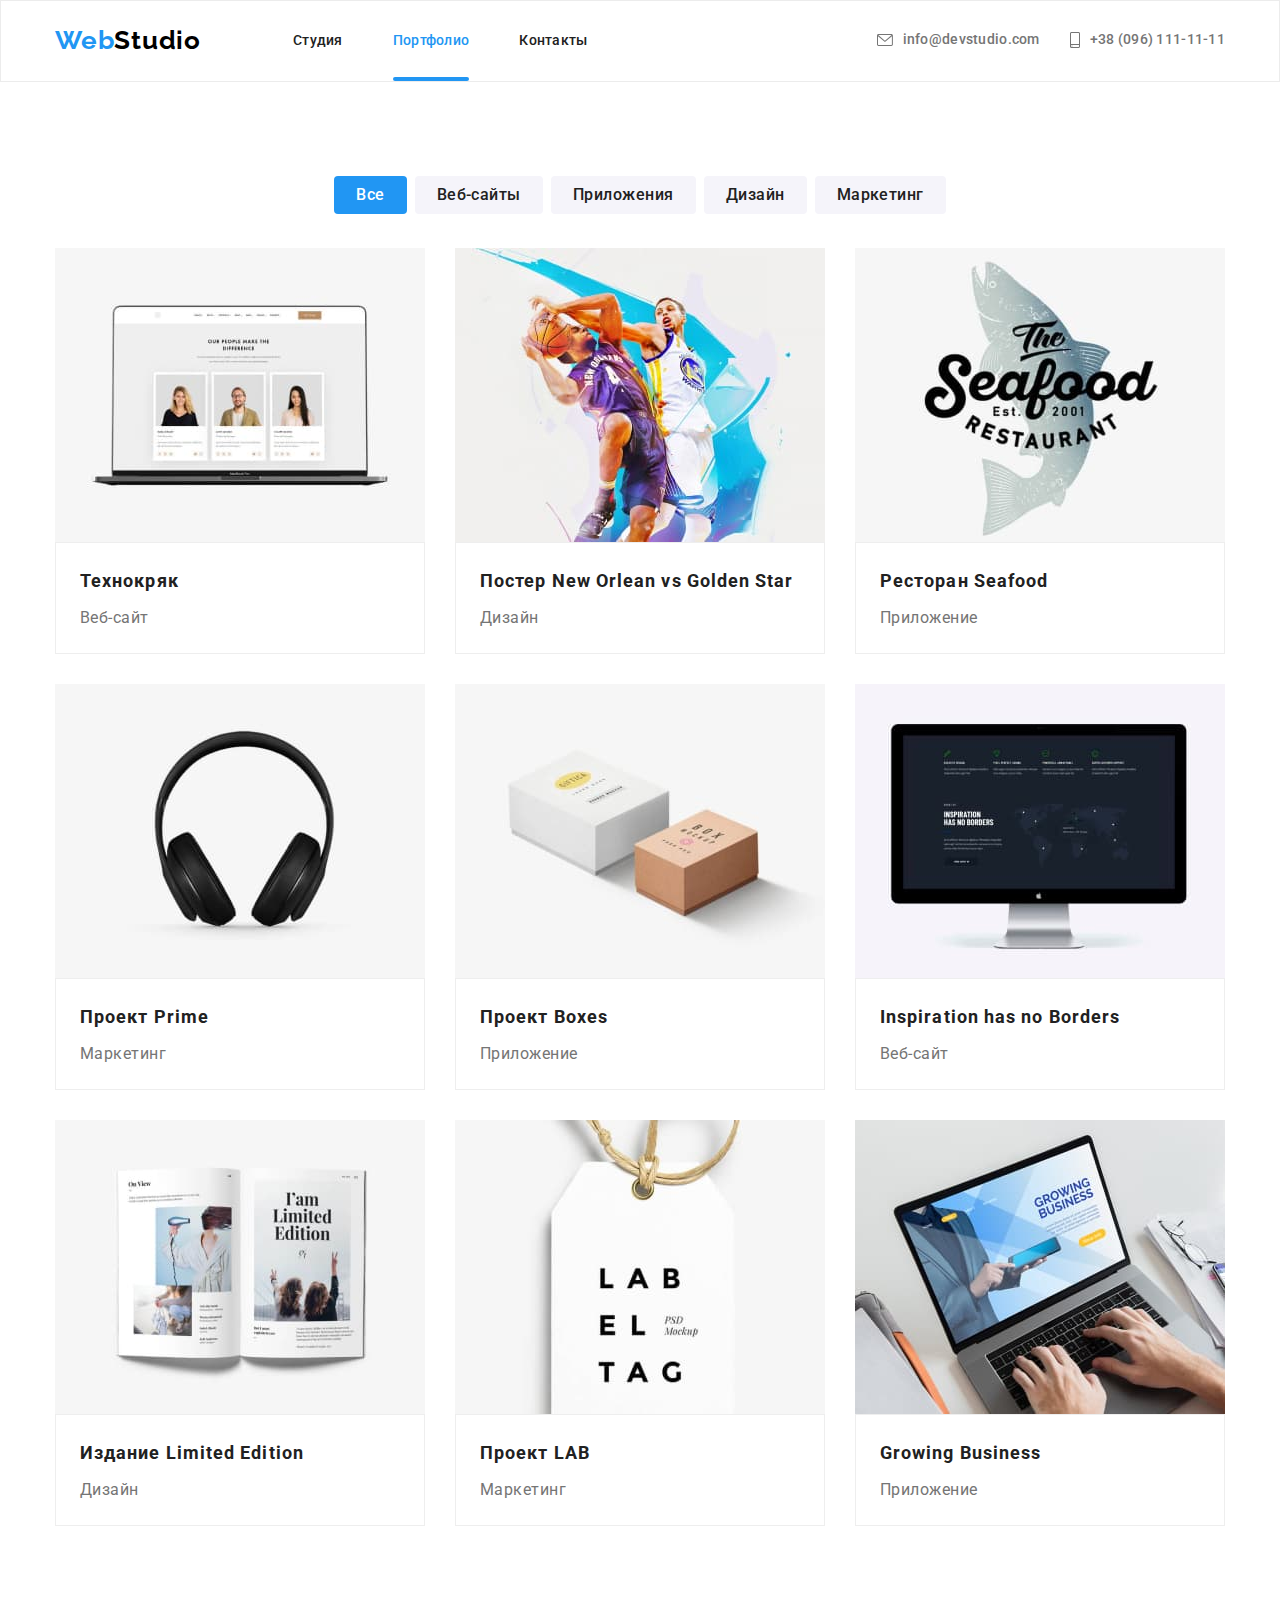
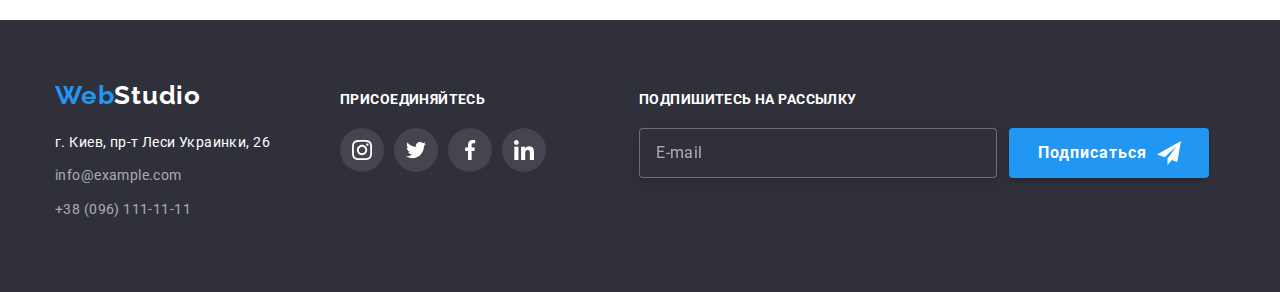
==== commit 7eb3ad4d: "Update portfolio.html" ====
--- a/portfolio.html
+++ b/portfolio.html
@@ -20,39 +20,39 @@
   <body>
     <!--Header-->
     <header class="header">
-      <div class="container header-container">
+      <div class="header__container container">
         <nav class="navigation">
           <a class="logo-link" href="./index.html"
-            ><span class="logo-web">Web</span
-            ><span class="logo-studio">Studio</span></a
+            ><span class="logo-link__web">Web</span
+            ><span class="logo-link__studio">Studio</span></a
           >
           <ul class="site-nav list">
-            <li class="nav-item">
-              <a class="nav-link link" href="./index.html">Студия</a>
-            </li>
-            <li class="nav-item">
-              <a class="nav-link link current" href="./portfolio.html"
+            <li class="site-nav__item">
+              <a class="site-nav__link link" href="./index.html">Студия</a>
+            </li>
+            <li class="site-nav__item">
+              <a class="site-nav__link link current" href="./portfolio.html"
                 >Портфолио</a
               >
             </li>
-            <li class="nav-item">
-              <a class="nav-link link" href="#">Контакты</a>
+            <li class="site-nav__item">
+              <a class="site-nav__link link" href="#">Контакты</a>
             </li>
           </ul>
         </nav>
 
-        <ul class="contacts list">
-          <li class="contact-header">
-            <a class="contact-link" href="mailto:info@devstudio.com">
-              <svg class="icon-envelope" width="16" height="12">
+        <ul class="contact list">
+          <li class="contact__item">
+            <a class="contact__link link" href="mailto:info@devstudio.com">
+              <svg class="contact__icon-envelope" width="16" height="12">
                 <use href="./images/sprite.svg#icon-envelope"></use>
               </svg>
               info@devstudio.com
             </a>
           </li>
-          <li class="contact-header">
-            <a class="contact-link" href="tel:+380961111111">
-              <svg class="icon-smartphone" width="10" height="16">
+          <li class="contact__item">
+            <a class="contact__link link" href="tel:+380961111111">
+              <svg class="contact__icon-smartphone" width="10" height="16">
                 <use href="./images/sprite.svg#icon-smartphone"></use>
               </svg>
               +38 (096) 111-11-11</a
@@ -295,70 +295,70 @@
       </section>
 
       <!--Footer-->
-      <footer class="contacts-company">
-        <div class="container footer-container">
-          <div class="contacts-footer">
-            <a class="logo-link footer-logo" href="./index.html"
-              ><span class="logo-web">Web</span
-              ><span class="studio-logo">Studio</span></a
+      <footer class="footer">
+        <div class="footer-container container">
+          <div class="footer-contacts">
+            <a class="footer-logo" href="./index.html"
+              ><span class="logo-link__web">Web</span
+              ><span class="footer-logo__studio">Studio</span></a
             >
             <address class="address-company">
               г. Киев, пр-т Леси Украинки, 26
             </address>
-            <ul class="contacts list address">
-              <li class="company-link-mail">
-                <a class="company-link" href="mailto:info@example.com"
+            <ul class="address list">
+              <li class="address__link-item">
+                <a class="address__link" href="mailto:info@example.com"
                   >info@example.com</a
                 >
               </li>
-              <li>
-                <a class="company-link" href="tel:+380961111111">
+              <li class="address__link-item">
+                <a class="address__link" href="tel:+380961111111">
                   +38 (096) 111-11-11</a
                 >
               </li>
             </ul>
           </div>
 
-          <div class="links-footer">
-            <p class="join">присоединяйтесь</p>
+          <div class="footer-social">
+            <p class="footer-social__text">присоединяйтесь</p>
             <ul class="footer-list list">
-              <li class="footer-link-item">
-                <a href="#" class="link-item">
-                  <svg class="footer-icon">
+              <li class="footer-list__item">
+                <a href="#" class="footer-list__link">
+                  <svg class="footer-list__icon">
                     <use href="./images/sprite.svg#icon-instagram"></use>
                   </svg>
                 </a>
               </li>
-              <li class="footer-link-item">
-                <a href="#" class="link-item">
-                  <svg class="footer-icon">
+              <li class="footer-list__item">
+                <a href="#" class="footer-list__link">
+                  <svg class="footer-list__icon">
                     <use href="./images/sprite.svg#icon-twitter"></use>
                   </svg>
                 </a>
               </li>
-              <li class="footer-link-item">
-                <a href="#" class="link-item">
-                  <svg class="footer-icon">
+              <li class="footer-list__item">
+                <a href="#" class="footer-list__link">
+                  <svg class="footer-list__icon">
                     <use href="./images/sprite.svg#icon-facebook"></use>
                   </svg>
                 </a>
               </li>
-              <li class="footer-link-item">
-                <a href="#" class="link-item">
-                  <svg class="footer-icon">
+              <li class="footer-list__item">
+                <a href="#" class="footer-list__link">
+                  <svg class="footer-list__icon">
                     <use href="./images/sprite.svg#icon-linkedin"></use>
                   </svg>
                 </a>
               </li>
             </ul>
           </div>
-          <div class="subscribe-to-newsletter">
-            <p class="footer-form-text">Подпишитесь на рассылку</p>
+          <div class="subscription">
+            <p class="subscription__text">Подпишитесь на рассылку</p>
             <form action="#" class="footer-form">
               <label>
                 <input
                   type="email"
-                  class="form-email"
+                  class="footer-form__email"
                   name="footer-email"
                   placeholder="E-mail"
                   title="your@mail.com"
@@ -367,7 +367,7 @@
               </label>
               <button type="submit" class="footer-btn">
                 Подписаться
-                <svg class="footer-icon-btn" width="24" height="24">
+                <svg class="footer-btn__icon" width="24" height="24">
                   <use href="./images/sprite.svg#icon-icon-send"></use>
                 </svg>
               </button>
